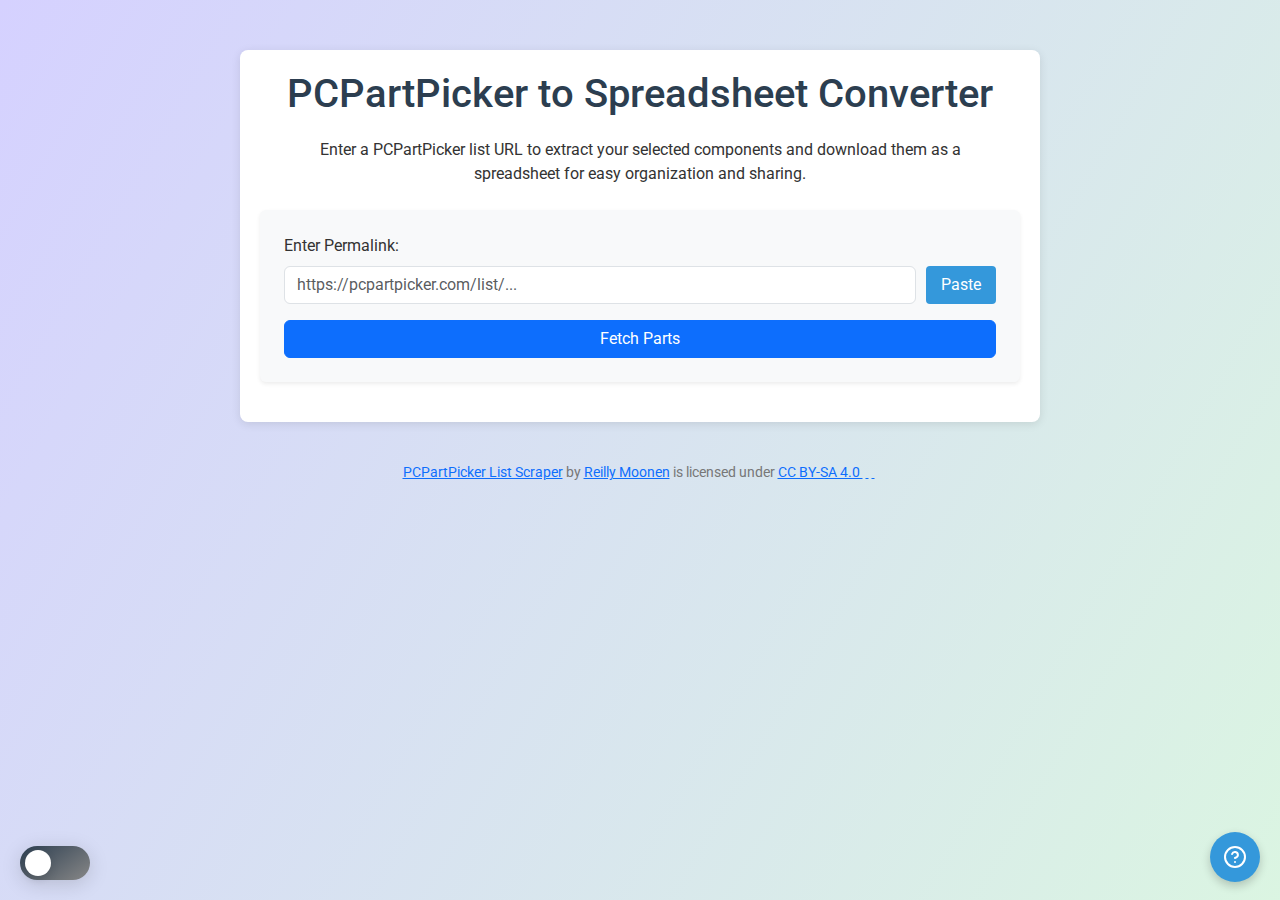
==== templates/index.html @ 27bc0b05 "ppolished iinstructions" ====
<!DOCTYPE html>
<html lang="en">
<head>
    <meta charset="UTF-8">
    <meta name="viewport" content="width=device-width, initial-scale=1.0">
    <title>PC Part Picker Scraper</title>
    <link href="https://fonts.googleapis.com/css2?family=Roboto:wght@400;700&display=swap" rel="stylesheet">
    <link href="https://cdn.jsdelivr.net/npm/bootstrap@5.3.0/dist/css/bootstrap.min.css" rel="stylesheet">
    <link href="../static/css/styles.css" rel="stylesheet">
</head>
<body class="gradient-background">
<div class="dark-mode-toggle" id="darkModeToggle">
    <span></span>
</div>

<div class="container">
    <h1>PCPartPicker to Spreadsheet Converter</h1>
    <h5.8 class="subheading">Enter a PCPartPicker list URL to extract your selected components and download them as a spreadsheet for easy organization and sharing.</h5.8>
    <br>

    <form id="scraperForm" class="p-4 shadow-sm rounded bg-light">
        <div class="mb-3">
            <label for="url" class="form-label">Enter Permalink:</label>
            <div class="input-with-button">
                <input type="text" id="url" name="url" class="form-control" placeholder="https://pcpartpicker.com/list/..." required>
                <button type="button" id="pasteButton" class="secondary-button">Paste</button>
            </div>
        </div>
        <button type="submit" class="btn btn-primary w-100">Fetch Parts</button>
    </form>

    <div id="loading">
        <div class="spinner"></div>
        <p>Loading...</p>
    </div>

    <div class="table-container">
        <table id="partsTable" style="display: none;">
            <thead>
            <tr>
                <th class="number-column"></th>
                <th>Component <button class="sort-btn" data-sort="component">↕</button></th>
                <th>Name <button class="sort-btn" data-sort="name">↕</button></th>
                <th>Price <button class="sort-btn" data-sort="price">↕</button></th>
                <th></th>
            </tr>
            </thead>
            <tbody></tbody>
        </table>
    </div>

    <div id="downloadSection" class="mt-4 p-4 shadow-sm rounded bg-light">
        <div class="mb-3">
            <label for="filename" class="form-label">Enter Filename (without .csv extension):</label>
            <div class="input-with-button">
                <input type="text" id="filename" name="filename" placeholder="optional" class="form-control" required>
                <button type="button" id="datetimeButton" class="secondary-button">Use Date/Time</button>
            </div>
        </div>
        <button type="button" id="downloadButton">Download CSV</button>
    </div>
</div>

<div id="helpmodel" class="help-model">
    <div class="help-model-content">
        <span class="help-close">&times;</span>
        <div class="help-sections">
            <section>
                <h3>1. Finding Your PCPartPicker List URL</h3>
                <p>Go to <a href="https://pcpartpicker.com/" target="_blank">PCPartPicker</a> and create or open your parts list.
                    Click the copy button to copy the shareable URL. Note: the part list will need to be public</p>
                <img src="../static/img/help_copy_link.jpg" alt="copy example" class="help-image">
            </section>
            <section>
                <h3>2. Paste the URL</h3>
                <p>Paste the copied URL into the input field on this page. You can use the "Paste" button for quick access.</p>
            </section>
            <section>
                <h3>3. Fetch Parts</h3>
                <p>Click "Fetch Parts" to retrieve your component list. The parts will be displayed in a table.</p>
            </section>
            <section>
                <h3>4. Customize Your List</h3>
                <ul>
                    <li>Sort columns by clicking the ↕ buttons</li>
                    <li>Drag and drop rows to reorder</li>
                    <li>Delete rows using the × button</li>
                </ul>
            </section>
            <section>
                <h3>5. Download</h3>
                <p>Name your file (optional) or click "Use Date/Time" to use the current date and time and click
                    "Download CSV" to save your parts list. If left blank the file will be called "parts_list"</p>
            </section>
        </div>
    </div>
</div>

<div id="helpButton" class="help-button">
    <svg xmlns="http://www.w3.org/2000/svg" width="24" height="24" viewBox="0 0 24 24" fill="none" stroke="currentColor" stroke-width="2" stroke-linecap="round" stroke-linejoin="round">
        <circle cx="12" cy="12" r="10"></circle>
        <path d="M9.09 9a3 3 0 0 1 5.83 1c0 2-3 3-3 3"></path>
        <line x1="12" y1="17" x2="12.01" y2="17"></line>
    </svg>
</div>

<div class="footer">
    <p xmlns:cc="http://creativecommons.org/ns#" xmlns:dct="http://purl.org/dc/terms/">
        <a property="dct:title" rel="cc:attributionURL" href="https://github.com/reillymoonen/pcpartpicker-spreadsheet-converter">PCPartPicker List Scraper</a> by
        <a rel="cc:attributionURL dct:creator" property="cc:attributionName" href="https://github.com/reillymoonen">Reilly Moonen</a> is licensed under
        <a href="https://creativecommons.org/licenses/by-sa/4.0/?ref=chooser-v1" target="_blank" rel="license noopener noreferrer" style="display:inline-block;">
            CC BY-SA 4.0
            <img style="height:22px!important;margin-left:3px;vertical-align:text-bottom;" src="https://mirrors.creativecommons.org/presskit/icons/cc.svg?ref=chooser-v1" alt="">
            <img style="height:22px!important;margin-left:3px;vertical-align:text-bottom;" src="https://mirrors.creativecommons.org/presskit/icons/by.svg?ref=chooser-v1" alt="">
            <img style="height:22px!important;margin-left:3px;vertical-align:text-bottom;" src="https://mirrors.creativecommons.org/presskit/icons/sa.svg?ref=chooser-v1" alt="">
        </a>
    </p>
</div>

<script src="https://cdn.jsdelivr.net/npm/bootstrap@5.3.0/dist/js/bootstrap.bundle.min.js"></script>
<script src="../static/js/script.js"></script>
</body>
</html>
---- static/css/styles.css ----
/* Gradient Background */
.gradient-background {
    background: linear-gradient(300deg, #dbfffa, #dcfcdc, #d5d1ff);
    background-size: 240% 240%;
    animation: gradient-animation 40s ease infinite;
    min-height: 100vh;
    padding-top: 50px;
}

@keyframes gradient-animation {
    0% { background-position: 0 50%; }
    50% { background-position: 100% 50%; }
    100% { background-position: 0 50%; }
}

/* Dark Mode Styles */
body.dark-mode {
    background: linear-gradient(300deg, #204a47, #304330, #312e66);
    background-size: 180% 180%;
    color: #fff;
}

.bg-dark {
    background: #444444 !important;
}

.dark-mode h1, .dark-mode label {
    color: #fff;
}

.subheading {
    max-width: 700px;
    text-align: center;
    margin: 0 auto; /* Centers the block horizontally */
    display: flex;
    justify-content: center;
    align-items: center;
}

.dark-mode .container {
    background: #333;
    color: #fff;
    box-shadow: 0 2px 10px rgba(0, 0, 0, 0.5);
}

.dark-mode input[type="text"], .dark-mode .form-control {
    background: #333333 !important;
    color: #fff !important;
    border: 1px solid #555 !important;
}

/* Placeholder text color for dark mode */
.dark-mode input::placeholder,
.dark-mode textarea::placeholder,
.dark-mode .form-control::placeholder {
    color: #aaa !important;
    opacity: 1;
}

/* For older browsers */
.dark-mode input::-webkit-input-placeholder,
.dark-mode textarea::-webkit-input-placeholder,
.dark-mode .form-control::-webkit-input-placeholder {
    color: #aaa !important;
}

.dark-mode input::-moz-placeholder,
.dark-mode textarea::-moz-placeholder,
.dark-mode .form-control::-moz-placeholder {
    color: #aaa !important;
}

.dark-mode input:-ms-input-placeholder,
.dark-mode textarea:-ms-input-placeholder,
.dark-mode .form-control:-ms-input-placeholder {
    color: #aaa !important;
}

.dark-mode button, .dark-mode .btn-primary {
    background-color: #3498db;
    color: white !important;
    border: 1px solid #555;
}

.dark-mode button:hover, .dark-mode .btn-primary:hover {
    background-color: #2980b9 !important;
}

.dark-mode #downloadButton {
    background-color: #27ae60 !important;
    color: white !important;
}

.dark-mode #downloadButton:hover {
    background-color: #219a52 !important;
}

.dark-mode .footer {
    color: #bbb;
}

.dark-mode .footer a {
    color: #35dbf3;
}

.dark-mode th {
    background-color: #333 !important;
    color: #fff !important;
}

.dark-mode .bg-light {
    background-color: #444 !important;
    color: #fff !important;
}

/* Base styles */
body {
    font-family: 'Roboto', sans-serif;
    color: #333;
    margin: 0;
}

.container {
    max-width: 800px;
    margin: 0 auto;
    background: #fff;
    padding: 20px;
    border-radius: 8px;
    box-shadow: 0 2px 10px rgba(0, 0, 0, 0.1);
}

h1 {
    text-align: center;
    color: #2c3e50;
    margin-bottom: 20px;
}

.table-container {
    margin-top: 20px;
    overflow-x: auto;
}

table {
    width: 100%;
    border-collapse: collapse;
    margin-top: 20px;
}

th, td {
    padding: 12px;
    text-align: left;
    border-bottom: 1px solid #ddd;
}

th {
    background-color: #f8f9fa;
    font-weight: bold;
    padding: 12px 8px;
    position: relative;
}

/* Sort button styles */
.sort-btn {
    background: none !important;
    color: inherit !important;
    font-size: 14px;
    cursor: pointer;
    padding: 0 0 0 5px !important;
    vertical-align: middle;
    transition: transform 0.2s;
    border: 0 !important;
}

.sort-btn:hover {
    transform: scale(1.2);
    color: #3498db !important;
}

.sort-btn.active-sort {
    color: #3498db !important;
    transform: scale(1.2);
}

.dark-mode .sort-btn:hover,
.dark-mode .sort-btn.active-sort {
    color: #5dade2 !important;
}

/* Number column styling */
.number-column {
    width: 60px;
    text-align: center;
}

#downloadSection {
    display: none;
    margin-top: 20px;
}

.input-with-button {
    display: flex;
    gap: 10px;
}

.delete-btn {
    background-color: #ff4d4d !important; /* Red background */
    color: white !important; /* White text */
    border: none !important; /* Remove border */
    width: 24px; /* Adjust size as needed */
    height: 24px;
    border-radius: 50%; /* Make it a circle */
    display: flex;
    align-items: center;
    justify-content: center;
    font-size: 25px; /* Adjust font size as needed */
    line-height: 1; /* Ensure the X is centered */
    padding: 0 !important; /* Remove padding */
    transition: background-color 0.1s ease-in-out; /* Smooth transition for hover effect */
}

.delete-btn:hover {
    background-color: #6e0000 !important; /* Darker red on hover */
}

.dark-mode .delete-btn {
    background-color: #ff4d4d !important;
}

.dark-mode .delete-btn:hover {
    background-color: #6e0000 !important;
}

.secondary-button {
    background-color: #3498db;
    color: white;
    border: none;
    border-radius: 4px;
    cursor: pointer;
    padding: 0 15px;
    white-space: nowrap;
}

.secondary-button:hover {
    background-color: #2980b9;
}

#downloadButton {
    background-color: #27ae60;
    color: white;
    padding: 10px 15px;
    border: none;
    border-radius: 4px;
    cursor: pointer;
    width: 100%;
    margin-top: 10px;
}

#downloadButton:hover {
    background-color: #219a52;
}

#loading {
    display: none;
    text-align: center;
    margin: 20px 0;
}

.spinner {
    border: 4px solid #f3f3f3;
    border-top: 4px solid #3498db;
    border-radius: 50%;
    width: 40px;
    height: 40px;
    animation: spin 1s linear infinite;
    margin: 0 auto;
}

.dark-mode .spinner {
    border: 4px solid #444;
    border-top: 4px solid #3498db;
}

@keyframes spin {
    0% { transform: rotate(0deg); }
    100% { transform: rotate(360deg); }
}

td {
    white-space: nowrap;
    overflow: hidden;
    text-overflow: ellipsis;
    max-width: 200px; /* Adjust the max width as needed */
}

/* Dark mode toggle */
.dark-mode-toggle {
    position: fixed;
    bottom: 20px;
    left: 20px;
    width: 70px;
    height: 34px;
    background: linear-gradient(145deg, #2c3e50, #878787);
    border-radius: 35px;
    cursor: pointer;
    box-shadow: 0 4px 20px rgba(0, 0, 0, 0.15);
    display: flex;
    justify-content: space-between;
    align-items: center;
    padding: 5px;
    transition: background 0.3s ease, transform 0.3s ease;
    transform: scale(1);
    z-index: 1000;
}

.dark-mode-toggle:hover {
    transform: scale(1.05);
}

.dark-mode-toggle span {
    width: 26px;
    height: 26px;
    background-color: white;
    border-radius: 50%;
    transition: left 0.3s ease, transform 0.3s ease;
    box-shadow: 0 4px 10px rgba(0, 0, 0, 0.1);
    position: absolute;
    top: 50%;
    transform: translateY(-50%);
    left: 5px;
}

.dark-mode-toggle.dark span {
    left: calc(100% - 31px);
}

.dark-mode-toggle.dark {
    background: linear-gradient(145deg, #d9d9d9, #878787);
}

.footer {
    text-align: center;
    margin-top: 20px;
    font-size: 0.9em;
    color: #777;
    padding: 20px;
}

/* Total cost row styling */
.total-row {
    font-weight: bold;
    background-color: #f8f9fa;
}

.dark-mode .total-row {
    background-color: #444;
}

.dark-mode td {
    border-bottom: 1px solid #555;
}

/* Row hover effect */
#partsTable tbody tr:not(.total-row) {
    transition: background-color 0.3s ease, color 0.3s ease;
}

#partsTable tbody tr:not(.total-row):hover {
    background-color: #e1e1e1;
    color: #000000;
}

/* Dark mode hover effect */
.dark-mode #partsTable tbody tr:not(.total-row):hover {
    background-color: #424242;
    color: #ffffff;
}

/* Drag and Drop Styles */
.draggable-row {
    cursor: grab;
    transition: background-color 0.3s, opacity 0.3s;
}

.drag-over {
    background-color: rgba(52, 152, 219, 0.3) !important;
    border-top: 2px solid #3498db !important;
}

.dark-mode .drag-over {
    background-color: rgba(52, 152, 219, 0.3) !important;
    border-top: 2px solid #3498db !important;
}

/* Optional: Add a grab cursor */
.draggable-row td:first-child {
    cursor: grab;
}

.draggable-row td:first-child:active {
    cursor: grabbing;
}

.help-model {
    display: none !important; /* Ensure it's always hidden by default */
    position: fixed;
    z-index: 2000;
    left: 0;
    top: 0;
    width: 100%;
    height: 100%;
    overflow: auto;
    background-color: rgba(0,0,0,0.4);
    backdrop-filter: blur(5px);

    /* Ensure it covers the entire viewport */
    position: fixed;
    display: flex !important;
    justify-content: center;
    align-items: center;
    opacity: 0; /* Start fully transparent */
    pointer-events: none; /* Prevent interactions when hidden */
    transition: opacity 0.3s ease; /* Smooth transition */
    padding: 20px;
    box-sizing: border-box;
}

.help-model.show {
    opacity: 1;
    pointer-events: auto;
}

/* Help section image styling */
.help-sections img {
    max-width: 100%;
    height: auto;
    display: block;
    margin: 10px 0;
    border-radius: 5px;
    box-shadow: 0 2px 5px rgba(0, 0, 0, 0.1);
}

.dark-mode .help-sections img {
    box-shadow: 0 2px 5px rgba(255, 255, 255, 0.1);
}

.help-model-content {
    background-color: #fefefe;
    margin: 0; /* Remove margin */
    padding: 20px;
    border-radius: 10px;
    width: 100%; /* Full width */
    max-width: 600px; /* Maintain max-width */
    max-height: 70vh;
    overflow-y: auto;
    box-shadow: 0 4px 20px rgba(0,0,0,0.2);
    position: relative; /* Ensure proper positioning */
}

/* Responsive adjustments */
@media (max-width: 768px) {
    .help-model-content {
        width: 90%; /* Slightly less width on smaller screens */
        margin: 0 auto; /* Center the content */
        max-height: 80vh; /* Slightly more height on mobile */
    }
}

.dark-mode .help-model-content {
    background-color: #333;
    color: white;
}

.help-close {
    color: #aaa;
    float: right;
    font-size: 28px;
    font-weight: bold;
    cursor: pointer;
}

.help-close:hover {
    color: #3498db;
}

.dark-mode .help-close {
    color: #ddd;
}

.dark-mode .help-close:hover {
    color: #5dade2;
}

.help-sections section {
    margin-bottom: 20px;
    padding: 10px;
    background-color: #f9f9f9;
    border-radius: 5px;
}

.dark-mode .help-sections section {
    background-color: #444;
}

.help-sections h3 {
    color: #2c3e50;
    border-bottom: 2px solid #3498db;
    padding-bottom: 5px;
}

.dark-mode .help-sections h3 {
    color: #ecf0f1;
    border-bottom: 2px solid #5dade2;
}

.help-sections ul {
    padding-left: 20px;
}

.help-model {
    overflow: hidden !important;
}

.body {
    overflow: hidden;
}

/* Help Button */
.help-button {
    position: fixed;
    bottom: 18px;
    right: 20px;
    width: 50px;
    height: 50px;
    background-color: #3498db;
    color: white;
    border-radius: 50%;
    display: flex;
    justify-content: center;
    align-items: center;
    box-shadow: 0 4px 10px rgba(0, 0, 0, 0.2);
    cursor: pointer;
    transition: transform 0.2s, background-color 0.2s;
    z-index: 1000;
}

.help-button:hover {
    transform: scale(1.1);
    background-color: #2980b9;
}

.dark-mode .help-button {
    background-color: #5dade2;
    color: white;
}

.dark-mode .help-button:hover {
    background-color: #3498db;
}
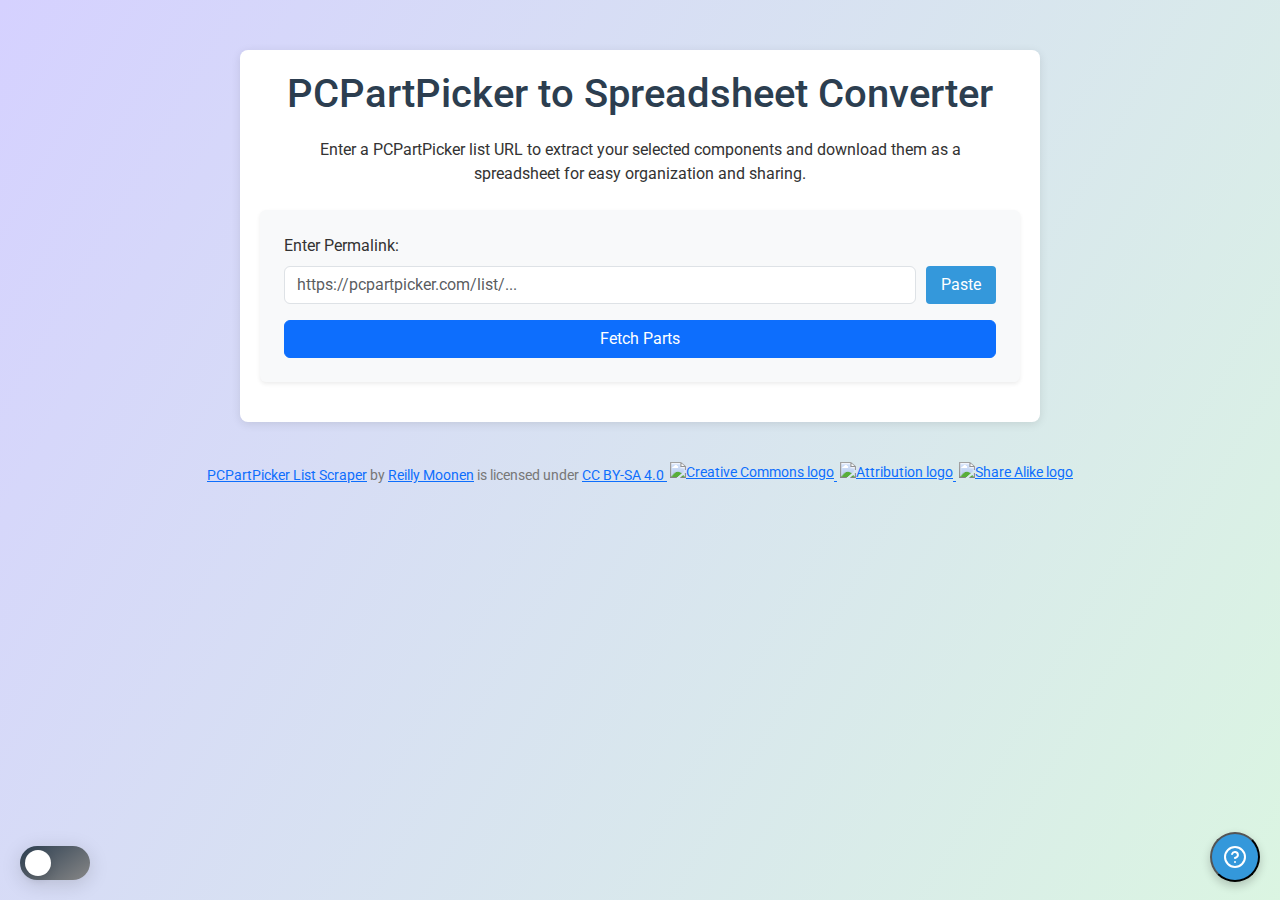
==== commit 8c4b35f0: "added aria labels" ====
--- a/templates/index.html
+++ b/templates/index.html
@@ -4,91 +4,102 @@
     <meta charset="UTF-8">
     <meta name="viewport" content="width=device-width, initial-scale=1.0">
     <title>PC Part Picker Scraper</title>
+    <link rel="icon" type="image/svg+xml" href="../static/img/icon.svg">
     <link href="https://fonts.googleapis.com/css2?family=Roboto:wght@400;700&display=swap" rel="stylesheet">
     <link href="https://cdn.jsdelivr.net/npm/bootstrap@5.3.0/dist/css/bootstrap.min.css" rel="stylesheet">
     <link href="../static/css/styles.css" rel="stylesheet">
 </head>
 <body class="gradient-background">
-<div class="dark-mode-toggle" id="darkModeToggle">
+<div class="dark-mode-toggle" id="darkModeToggle" aria-label="Toggle dark mode" role="button" tabindex="0" aria-pressed="false">
     <span></span>
 </div>
 
 <div class="container">
-    <h1>PCPartPicker to Spreadsheet Converter</h1>
-    <h5.8 class="subheading">Enter a PCPartPicker list URL to extract your selected components and download them as a spreadsheet for easy organization and sharing.</h5.8>
+    <h1 id="main-heading">PCPartPicker to Spreadsheet Converter</h1>
+    <div class="subheading" aria-describedby="main-heading">
+        Enter a PCPartPicker list URL to extract your selected components and download them as a spreadsheet for easy organization and sharing.
+    </div>
     <br>
 
-    <form id="scraperForm" class="p-4 shadow-sm rounded bg-light">
+    <form id="scraperForm" class="p-4 shadow-sm rounded bg-light" aria-label="PC Part Picker URL submission form">
         <div class="mb-3">
             <label for="url" class="form-label">Enter Permalink:</label>
             <div class="input-with-button">
-                <input type="text" id="url" name="url" class="form-control" placeholder="https://pcpartpicker.com/list/..." required>
-                <button type="button" id="pasteButton" class="secondary-button">Paste</button>
+                <input type="text" id="url" name="url" class="form-control"
+                       placeholder="https://pcpartpicker.com/list/..." required
+                       aria-label="Paste your PC Part Picker list URL here"
+                       aria-required="true">
+                <button type="button" id="pasteButton" class="secondary-button"
+                        aria-label="Paste from clipboard">Paste</button>
             </div>
         </div>
-        <button type="submit" class="btn btn-primary w-100">Fetch Parts</button>
+        <button type="submit" class="btn btn-primary w-100"
+                aria-label="Fetch parts from the provided URL">Fetch Parts</button>
     </form>
 
-    <div id="loading">
-        <div class="spinner"></div>
+    <div id="loading" aria-live="polite" aria-busy="true" hidden>
+        <div class="spinner" aria-hidden="true"></div>
         <p>Loading...</p>
     </div>
 
     <div class="table-container">
-        <table id="partsTable" style="display: none;">
+        <table id="partsTable" aria-label="List of PC parts" hidden>
             <thead>
             <tr>
-                <th class="number-column"></th>
-                <th>Component <button class="sort-btn" data-sort="component">↕</button></th>
-                <th>Name <button class="sort-btn" data-sort="name">↕</button></th>
-                <th>Price <button class="sort-btn" data-sort="price">↕</button></th>
-                <th></th>
+                <th class="number-column" scope="col" aria-sort="none">#</th>
+                <th scope="col" aria-sort="none">Component <button class="sort-btn" data-sort="component" aria-label="Sort by component">↕</button></th>
+                <th scope="col" aria-sort="none">Name <button class="sort-btn" data-sort="name" aria-label="Sort by name">↕</button></th>
+                <th scope="col" aria-sort="none">Price <button class="sort-btn" data-sort="price" aria-label="Sort by price">↕</button></th>
+                <th scope="col">Actions</th>
             </tr>
             </thead>
             <tbody></tbody>
         </table>
     </div>
 
-    <div id="downloadSection" class="mt-4 p-4 shadow-sm rounded bg-light">
+    <div id="downloadSection" class="mt-4 p-4 shadow-sm rounded bg-light" aria-label="Download options" hidden>
         <div class="mb-3">
             <label for="filename" class="form-label">Enter Filename (without .csv extension):</label>
             <div class="input-with-button">
-                <input type="text" id="filename" name="filename" placeholder="optional" class="form-control" required>
-                <button type="button" id="datetimeButton" class="secondary-button">Use Date/Time</button>
+                <input type="text" id="filename" name="filename" placeholder="optional" class="form-control"
+                       aria-label="Enter filename for download">
+                <button type="button" id="datetimeButton" class="secondary-button"
+                        aria-label="Use current date and time as filename">Use Date/Time</button>
             </div>
         </div>
-        <button type="button" id="downloadButton">Download CSV</button>
+        <button type="button" id="downloadButton" aria-label="Download parts list as CSV">Download CSV</button>
     </div>
 </div>
 
-<div id="helpmodel" class="help-model">
+<div id="helpModel" class="help-model" role="dialog" aria-modal="true" aria-labelledby="helpModelTitle" hidden>
     <div class="help-model-content">
-        <span class="help-close">&times;</span>
+        <button type="button" class="help-close" aria-label="Close help dialog">&times;</button>
+        <h2 id="helpModelTitle">Help Guide</h2>
         <div class="help-sections">
-            <section>
-                <h3>1. Finding Your PCPartPicker List URL</h3>
-                <p>Go to <a href="https://pcpartpicker.com/" target="_blank">PCPartPicker</a> and create or open your parts list.
+            <section aria-labelledby="section1-heading">
+                <h3 id="section1-heading">1. Finding Your PCPartPicker List URL</h3>
+                <p>Go to <a href="https://pcpartpicker.com/" target="_blank" rel="noopener noreferrer">PCPartPicker</a> and create or open your parts list.
                     Click the copy button to copy the shareable URL. Note: the part list will need to be public</p>
-                <img src="../static/img/help_copy_link.jpg" alt="copy example" class="help-image">
+                <img src="../static/img/help_copy_link.jpg" alt="Copy link example showing the copy button on PCPartPicker" class="help-image">
             </section>
-            <section>
-                <h3>2. Paste the URL</h3>
+            <section aria-labelledby="section2-heading">
+                <h3 id="section2-heading">2. Paste the URL</h3>
                 <p>Paste the copied URL into the input field on this page. You can use the "Paste" button for quick access.</p>
             </section>
-            <section>
-                <h3>3. Fetch Parts</h3>
+            <section aria-labelledby="section3-heading">
+                <h3 id="section3-heading">3. Fetch Parts</h3>
                 <p>Click "Fetch Parts" to retrieve your component list. The parts will be displayed in a table.</p>
             </section>
-            <section>
-                <h3>4. Customize Your List</h3>
+            <section aria-labelledby="section4-heading">
+                <h3 id="section4-heading">4. Customize Your List</h3>
                 <ul>
                     <li>Sort columns by clicking the ↕ buttons</li>
                     <li>Drag and drop rows to reorder</li>
                     <li>Delete rows using the × button</li>
                 </ul>
             </section>
-            <section>
-                <h3>5. Download</h3>
+            <section aria-labelledby="section5-heading">
+                <h3 id="section5-heading">5. Download</h3>
                 <p>Name your file (optional) or click "Use Date/Time" to use the current date and time and click
                     "Download CSV" to save your parts list. If left blank the file will be called "parts_list"</p>
             </section>
@@ -96,13 +107,13 @@
     </div>
 </div>
 
-<div id="helpButton" class="help-button">
-    <svg xmlns="http://www.w3.org/2000/svg" width="24" height="24" viewBox="0 0 24 24" fill="none" stroke="currentColor" stroke-width="2" stroke-linecap="round" stroke-linejoin="round">
+<button id="helpButton" class="help-button" aria-label="Open help guide" aria-expanded="false" aria-controls="helpModel">
+    <svg xmlns="http://www.w3.org/2000/svg" width="24" height="24" viewBox="0 0 24 24" fill="none" stroke="currentColor" stroke-width="2" stroke-linecap="round" stroke-linejoin="round" aria-hidden="true">
         <circle cx="12" cy="12" r="10"></circle>
         <path d="M9.09 9a3 3 0 0 1 5.83 1c0 2-3 3-3 3"></path>
         <line x1="12" y1="17" x2="12.01" y2="17"></line>
     </svg>
-</div>
+</button>
 
 <div class="footer">
     <p xmlns:cc="http://creativecommons.org/ns#" xmlns:dct="http://purl.org/dc/terms/">
@@ -110,9 +121,9 @@
         <a rel="cc:attributionURL dct:creator" property="cc:attributionName" href="https://github.com/reillymoonen">Reilly Moonen</a> is licensed under
         <a href="https://creativecommons.org/licenses/by-sa/4.0/?ref=chooser-v1" target="_blank" rel="license noopener noreferrer" style="display:inline-block;">
             CC BY-SA 4.0
-            <img style="height:22px!important;margin-left:3px;vertical-align:text-bottom;" src="https://mirrors.creativecommons.org/presskit/icons/cc.svg?ref=chooser-v1" alt="">
-            <img style="height:22px!important;margin-left:3px;vertical-align:text-bottom;" src="https://mirrors.creativecommons.org/presskit/icons/by.svg?ref=chooser-v1" alt="">
-            <img style="height:22px!important;margin-left:3px;vertical-align:text-bottom;" src="https://mirrors.creativecommons.org/presskit/icons/sa.svg?ref=chooser-v1" alt="">
+            <img style="height:22px!important;margin-left:3px;vertical-align:text-bottom;" src="https://mirrors.creativecommons.org/presskit/icons/cc.svg?ref=chooser-v1" alt="Creative Commons logo">
+            <img style="height:22px!important;margin-left:3px;vertical-align:text-bottom;" src="https://mirrors.creativecommons.org/presskit/icons/by.svg?ref=chooser-v1" alt="Attribution logo">
+            <img style="height:22px!important;margin-left:3px;vertical-align:text-bottom;" src="https://mirrors.creativecommons.org/presskit/icons/sa.svg?ref=chooser-v1" alt="Share Alike logo">
         </a>
     </p>
 </div>
--- a/static/css/styles.css
+++ b/static/css/styles.css
@@ -120,6 +120,26 @@
     margin: 0;
 }
 
+/* Add this to your existing styles.css */
+.help-sections a {
+    color: #2c3e50; /* Same as footer links in light mode */
+    text-decoration: none;
+    transition: color 0.3s ease;
+}
+
+.help-sections a:hover {
+    color: #3498db; /* Same hover color as footer links */
+    text-decoration: underline;
+}
+
+.dark-mode .help-sections a {
+    color: #35dbf3; /* Same as footer links in dark mode */
+}
+
+.dark-mode .help-sections a:hover {
+    color: #5dade2; /* Same hover color as footer links in dark mode */
+}
+
 .container {
     max-width: 800px;
     margin: 0 auto;
@@ -162,7 +182,7 @@
 /* Sort button styles */
 .sort-btn {
     background: none !important;
-    color: inherit !important;
+    color: inherit !important; /* Explicitly inherit text color */
     font-size: 14px;
     cursor: pointer;
     padding: 0 0 0 5px !important;
@@ -173,18 +193,23 @@
 
 .sort-btn:hover {
     transform: scale(1.2);
-    color: #3498db !important;
+    color: inherit !important; /* Force no color change on hover */
+    background: none !important; /* Ensure no background appears */
 }
 
 .sort-btn.active-sort {
-    color: #3498db !important;
     transform: scale(1.2);
-}
-
+    color: inherit !important; /* Or use your preferred active color */
+}
+
+/* Dark mode overrides */
+.dark-mode .sort-btn,
 .dark-mode .sort-btn:hover,
 .dark-mode .sort-btn.active-sort {
-    color: #5dade2 !important;
-}
+    color: inherit !important;
+    background: none !important;
+}
+
 
 /* Number column styling */
 .number-column {
@@ -449,8 +474,8 @@
     padding: 20px;
     border-radius: 10px;
     width: 100%; /* Full width */
-    max-width: 600px; /* Maintain max-width */
-    max-height: 70vh;
+    max-width: 800px; /* Maintain max-width */
+    max-height: 90vh;
     overflow-y: auto;
     box-shadow: 0 4px 20px rgba(0,0,0,0.2);
     position: relative; /* Ensure proper positioning */
@@ -470,24 +495,85 @@
     color: white;
 }
 
+/* Fullscreen image styles */
+.fullscreen-image {
+    position: fixed;
+    top: 0;
+    left: 0;
+    width: 100%;
+    height: 100%;
+    background-color: rgba(0, 0, 0, 0.9);
+    display: flex;
+    justify-content: center;
+    align-items: center;
+    z-index: 3000;
+    cursor: zoom-out;
+}
+
+.fullscreen-image img {
+    max-width: 90%;
+    max-height: 90%;
+    object-fit: contain;
+}
+
+.dark-mode .fullscreen-image {
+    background-color: rgba(20, 20, 20, 0);
+    backdrop-filter: blur(5px);
+}
+
+.help-sections img {
+    cursor: zoom-in;
+    transition: transform 0.2s ease;
+}
+
+.help-sections img:hover {
+    transform: scale(1.02);
+    box-shadow: 0 4px 15px rgba(0, 0, 0, 0.2);
+}
+
+.dark-mode .help-sections img:hover {
+    box-shadow: 0 4px 15px rgba(255, 255, 255, 0.1);
+}
+
+/* Replace the existing .help-close styles with these */
 .help-close {
-    color: #aaa;
-    float: right;
-    font-size: 28px;
-    font-weight: bold;
+    position: absolute;
+    top: 15px;
+    right: 15px;
+    width: 32px;
+    height: 32px;
+    background-color: transparent;
+    color: #777;
+    border-radius: 50%;
+    display: flex;
+    justify-content: center;
+    align-items: center;
     cursor: pointer;
+    transition: all 0.2s ease;
+    font-size: 24px;
+    font-weight: 300;
+    border: none;
+    z-index: 1;
 }
 
 .help-close:hover {
-    color: #3498db;
+    transform: scale(1.1);
+    color: #e74c3c;
+    background-color: rgba(231, 76, 60, 0.1);
 }
 
 .dark-mode .help-close {
-    color: #ddd;
+    color: #bbb;
 }
 
 .dark-mode .help-close:hover {
-    color: #5dade2;
+    color: #ff6b6b;
+    background-color: rgba(255, 107, 107, 0.1);
+}
+
+/* Add this to ensure the close button stays on top of content */
+.help-model-content {
+    position: relative;
 }
 
 .help-sections section {
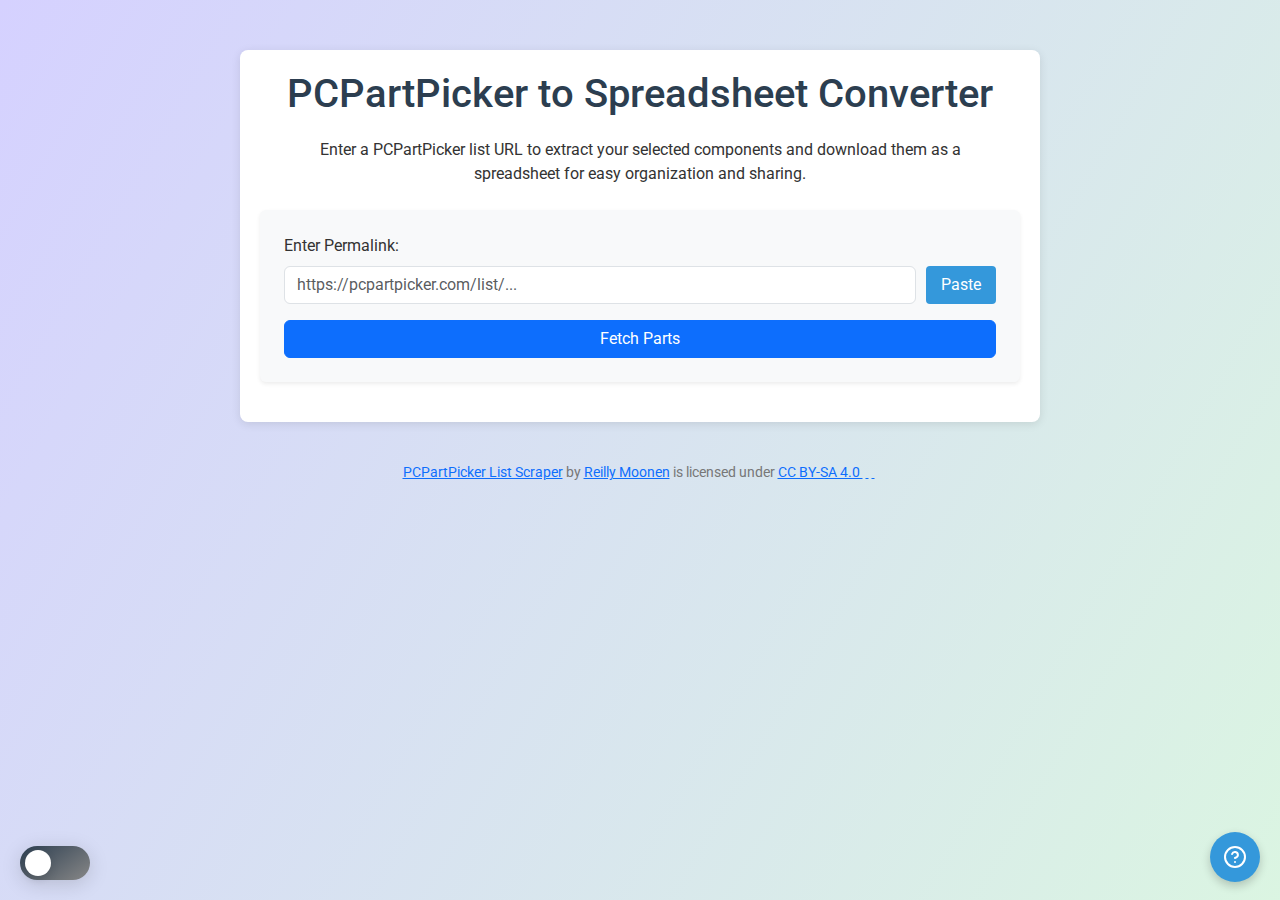
==== commit 638c06b1: "Revert "added aria labels"" ====
--- a/templates/index.html
+++ b/templates/index.html
@@ -4,102 +4,92 @@
     <meta charset="UTF-8">
     <meta name="viewport" content="width=device-width, initial-scale=1.0">
     <title>PC Part Picker Scraper</title>
-    <link rel="icon" type="image/svg+xml" href="../static/img/icon.svg">
+    <link rel="icon" type="text/x-icon" href="../static/img/icon.svg"> <!-- https://www.flaticon.com/authors/yogi-aprelliyanto -->
     <link href="https://fonts.googleapis.com/css2?family=Roboto:wght@400;700&display=swap" rel="stylesheet">
     <link href="https://cdn.jsdelivr.net/npm/bootstrap@5.3.0/dist/css/bootstrap.min.css" rel="stylesheet">
     <link href="../static/css/styles.css" rel="stylesheet">
 </head>
 <body class="gradient-background">
-<div class="dark-mode-toggle" id="darkModeToggle" aria-label="Toggle dark mode" role="button" tabindex="0" aria-pressed="false">
+<div class="dark-mode-toggle" id="darkModeToggle">
     <span></span>
 </div>
 
 <div class="container">
-    <h1 id="main-heading">PCPartPicker to Spreadsheet Converter</h1>
-    <div class="subheading" aria-describedby="main-heading">
-        Enter a PCPartPicker list URL to extract your selected components and download them as a spreadsheet for easy organization and sharing.
-    </div>
+    <h1>PCPartPicker to Spreadsheet Converter</h1>
+    <h5.8 class="subheading">Enter a PCPartPicker list URL to extract your selected components and download them as a spreadsheet for easy organization and sharing.</h5.8>
     <br>
 
-    <form id="scraperForm" class="p-4 shadow-sm rounded bg-light" aria-label="PC Part Picker URL submission form">
+    <form id="scraperForm" class="p-4 shadow-sm rounded bg-light">
         <div class="mb-3">
             <label for="url" class="form-label">Enter Permalink:</label>
             <div class="input-with-button">
-                <input type="text" id="url" name="url" class="form-control"
-                       placeholder="https://pcpartpicker.com/list/..." required
-                       aria-label="Paste your PC Part Picker list URL here"
-                       aria-required="true">
-                <button type="button" id="pasteButton" class="secondary-button"
-                        aria-label="Paste from clipboard">Paste</button>
+                <input type="text" id="url" name="url" class="form-control" placeholder="https://pcpartpicker.com/list/..." required>
+                <button type="button" id="pasteButton" class="secondary-button">Paste</button>
             </div>
         </div>
-        <button type="submit" class="btn btn-primary w-100"
-                aria-label="Fetch parts from the provided URL">Fetch Parts</button>
+        <button type="submit" class="btn btn-primary w-100">Fetch Parts</button>
     </form>
 
-    <div id="loading" aria-live="polite" aria-busy="true" hidden>
-        <div class="spinner" aria-hidden="true"></div>
+    <div id="loading">
+        <div class="spinner"></div>
         <p>Loading...</p>
     </div>
 
     <div class="table-container">
-        <table id="partsTable" aria-label="List of PC parts" hidden>
+        <table id="partsTable" style="display: none;">
             <thead>
             <tr>
-                <th class="number-column" scope="col" aria-sort="none">#</th>
-                <th scope="col" aria-sort="none">Component <button class="sort-btn" data-sort="component" aria-label="Sort by component">↕</button></th>
-                <th scope="col" aria-sort="none">Name <button class="sort-btn" data-sort="name" aria-label="Sort by name">↕</button></th>
-                <th scope="col" aria-sort="none">Price <button class="sort-btn" data-sort="price" aria-label="Sort by price">↕</button></th>
-                <th scope="col">Actions</th>
+                <th class="number-column"></th>
+                <th>Component <button class="sort-btn" data-sort="component">↕</button></th>
+                <th>Name <button class="sort-btn" data-sort="name">↕</button></th>
+                <th>Price <button class="sort-btn" data-sort="price">↕</button></th>
+                <th></th>
             </tr>
             </thead>
             <tbody></tbody>
         </table>
     </div>
 
-    <div id="downloadSection" class="mt-4 p-4 shadow-sm rounded bg-light" aria-label="Download options" hidden>
+    <div id="downloadSection" class="mt-4 p-4 shadow-sm rounded bg-light">
         <div class="mb-3">
             <label for="filename" class="form-label">Enter Filename (without .csv extension):</label>
             <div class="input-with-button">
-                <input type="text" id="filename" name="filename" placeholder="optional" class="form-control"
-                       aria-label="Enter filename for download">
-                <button type="button" id="datetimeButton" class="secondary-button"
-                        aria-label="Use current date and time as filename">Use Date/Time</button>
+                <input type="text" id="filename" name="filename" placeholder="optional" class="form-control" required>
+                <button type="button" id="datetimeButton" class="secondary-button">Use Date/Time</button>
             </div>
         </div>
-        <button type="button" id="downloadButton" aria-label="Download parts list as CSV">Download CSV</button>
+        <button type="button" id="downloadButton">Download CSV</button>
     </div>
 </div>
 
-<div id="helpModel" class="help-model" role="dialog" aria-modal="true" aria-labelledby="helpModelTitle" hidden>
+<div id="helpmodel" class="help-model">
     <div class="help-model-content">
-        <button type="button" class="help-close" aria-label="Close help dialog">&times;</button>
-        <h2 id="helpModelTitle">Help Guide</h2>
+        <span class="help-close">&times;</span>
         <div class="help-sections">
-            <section aria-labelledby="section1-heading">
-                <h3 id="section1-heading">1. Finding Your PCPartPicker List URL</h3>
-                <p>Go to <a href="https://pcpartpicker.com/" target="_blank" rel="noopener noreferrer">PCPartPicker</a> and create or open your parts list.
+            <section>
+                <h3>1. Finding Your PCPartPicker List URL</h3>
+                <p>Go to <a href="https://pcpartpicker.com/" target="_blank">PCPartPicker</a> and create or open your parts list.
                     Click the copy button to copy the shareable URL. Note: the part list will need to be public</p>
-                <img src="../static/img/help_copy_link.jpg" alt="Copy link example showing the copy button on PCPartPicker" class="help-image">
+                <img src="../static/img/help_copy_link.jpg" alt="copy example" class="help-image">
             </section>
-            <section aria-labelledby="section2-heading">
-                <h3 id="section2-heading">2. Paste the URL</h3>
+            <section>
+                <h3>2. Paste the URL</h3>
                 <p>Paste the copied URL into the input field on this page. You can use the "Paste" button for quick access.</p>
             </section>
-            <section aria-labelledby="section3-heading">
-                <h3 id="section3-heading">3. Fetch Parts</h3>
+            <section>
+                <h3>3. Fetch Parts</h3>
                 <p>Click "Fetch Parts" to retrieve your component list. The parts will be displayed in a table.</p>
             </section>
-            <section aria-labelledby="section4-heading">
-                <h3 id="section4-heading">4. Customize Your List</h3>
+            <section>
+                <h3>4. Customize Your List</h3>
                 <ul>
                     <li>Sort columns by clicking the ↕ buttons</li>
                     <li>Drag and drop rows to reorder</li>
                     <li>Delete rows using the × button</li>
                 </ul>
             </section>
-            <section aria-labelledby="section5-heading">
-                <h3 id="section5-heading">5. Download</h3>
+            <section>
+                <h3>5. Download</h3>
                 <p>Name your file (optional) or click "Use Date/Time" to use the current date and time and click
                     "Download CSV" to save your parts list. If left blank the file will be called "parts_list"</p>
             </section>
@@ -107,13 +97,13 @@
     </div>
 </div>
 
-<button id="helpButton" class="help-button" aria-label="Open help guide" aria-expanded="false" aria-controls="helpModel">
-    <svg xmlns="http://www.w3.org/2000/svg" width="24" height="24" viewBox="0 0 24 24" fill="none" stroke="currentColor" stroke-width="2" stroke-linecap="round" stroke-linejoin="round" aria-hidden="true">
+<div id="helpButton" class="help-button">
+    <svg xmlns="http://www.w3.org/2000/svg" width="24" height="24" viewBox="0 0 24 24" fill="none" stroke="currentColor" stroke-width="2" stroke-linecap="round" stroke-linejoin="round">
         <circle cx="12" cy="12" r="10"></circle>
         <path d="M9.09 9a3 3 0 0 1 5.83 1c0 2-3 3-3 3"></path>
         <line x1="12" y1="17" x2="12.01" y2="17"></line>
     </svg>
-</button>
+</div>
 
 <div class="footer">
     <p xmlns:cc="http://creativecommons.org/ns#" xmlns:dct="http://purl.org/dc/terms/">
@@ -121,9 +111,9 @@
         <a rel="cc:attributionURL dct:creator" property="cc:attributionName" href="https://github.com/reillymoonen">Reilly Moonen</a> is licensed under
         <a href="https://creativecommons.org/licenses/by-sa/4.0/?ref=chooser-v1" target="_blank" rel="license noopener noreferrer" style="display:inline-block;">
             CC BY-SA 4.0
-            <img style="height:22px!important;margin-left:3px;vertical-align:text-bottom;" src="https://mirrors.creativecommons.org/presskit/icons/cc.svg?ref=chooser-v1" alt="Creative Commons logo">
-            <img style="height:22px!important;margin-left:3px;vertical-align:text-bottom;" src="https://mirrors.creativecommons.org/presskit/icons/by.svg?ref=chooser-v1" alt="Attribution logo">
-            <img style="height:22px!important;margin-left:3px;vertical-align:text-bottom;" src="https://mirrors.creativecommons.org/presskit/icons/sa.svg?ref=chooser-v1" alt="Share Alike logo">
+            <img style="height:22px!important;margin-left:3px;vertical-align:text-bottom;" src="https://mirrors.creativecommons.org/presskit/icons/cc.svg?ref=chooser-v1" alt="">
+            <img style="height:22px!important;margin-left:3px;vertical-align:text-bottom;" src="https://mirrors.creativecommons.org/presskit/icons/by.svg?ref=chooser-v1" alt="">
+            <img style="height:22px!important;margin-left:3px;vertical-align:text-bottom;" src="https://mirrors.creativecommons.org/presskit/icons/sa.svg?ref=chooser-v1" alt="">
         </a>
     </p>
 </div>
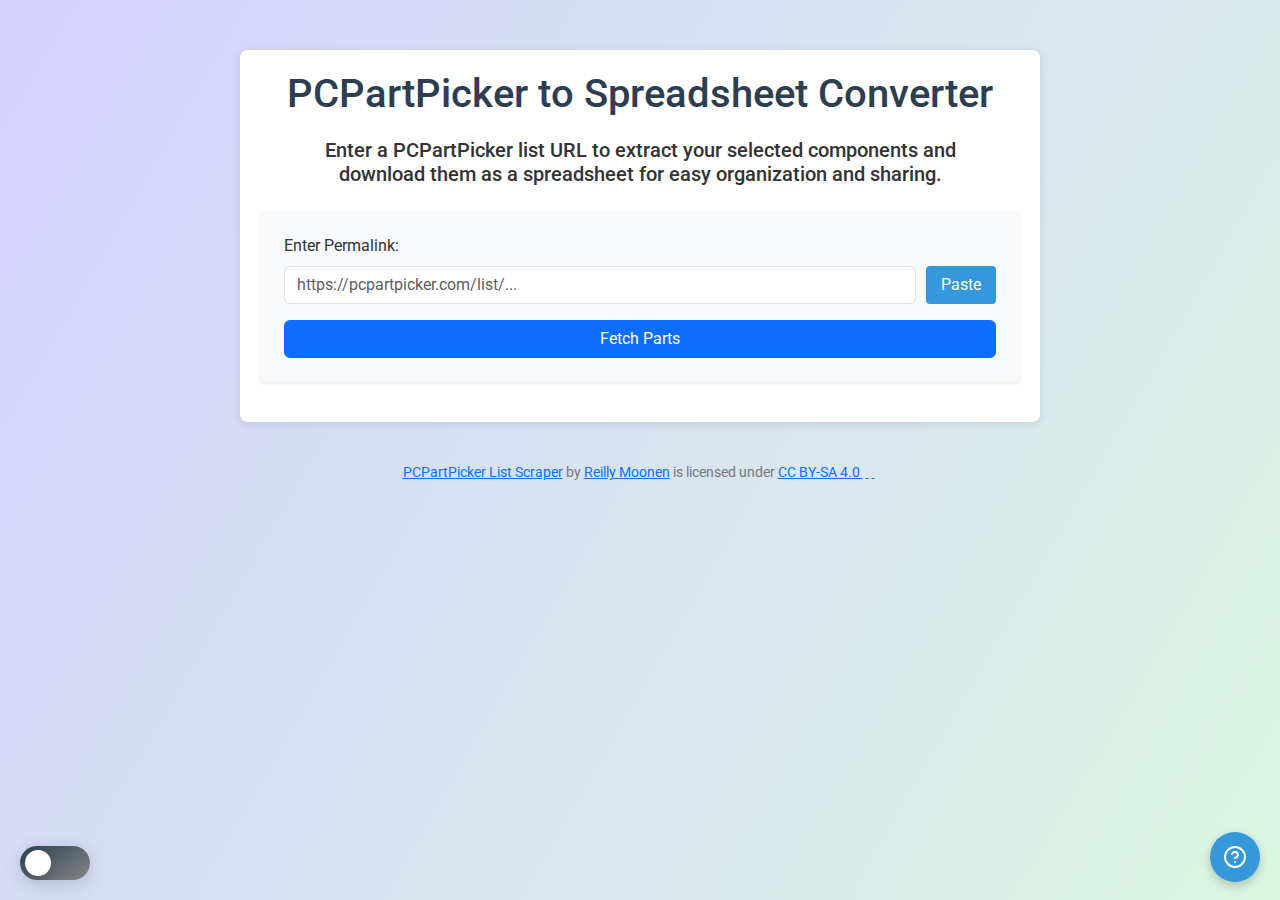
==== commit 5a52fbd4: "add link button and fixed validation errors" ====
--- a/templates/index.html
+++ b/templates/index.html
@@ -16,7 +16,7 @@
 
 <div class="container">
     <h1>PCPartPicker to Spreadsheet Converter</h1>
-    <h5.8 class="subheading">Enter a PCPartPicker list URL to extract your selected components and download them as a spreadsheet for easy organization and sharing.</h5.8>
+    <h5>Enter a PCPartPicker list URL to extract your selected components and download them as a spreadsheet for easy organization and sharing.</h5>
     <br>
 
     <form id="scraperForm" class="p-4 shadow-sm rounded bg-light">
@@ -106,7 +106,7 @@
 </div>
 
 <div class="footer">
-    <p xmlns:cc="http://creativecommons.org/ns#" xmlns:dct="http://purl.org/dc/terms/">
+    <p>
         <a property="dct:title" rel="cc:attributionURL" href="https://github.com/reillymoonen/pcpartpicker-spreadsheet-converter">PCPartPicker List Scraper</a> by
         <a rel="cc:attributionURL dct:creator" property="cc:attributionName" href="https://github.com/reillymoonen">Reilly Moonen</a> is licensed under
         <a href="https://creativecommons.org/licenses/by-sa/4.0/?ref=chooser-v1" target="_blank" rel="license noopener noreferrer" style="display:inline-block;">
--- a/static/css/styles.css
+++ b/static/css/styles.css
@@ -28,7 +28,35 @@
     color: #fff;
 }
 
-.subheading {
+/* Add to styles.css */
+.link-column {
+    width: 50px;
+    text-align: center;
+}
+
+.link-button {
+    display: inline-block;
+    padding: 5px 8px;
+    background-color: #3498db;
+    color: white;
+    border-radius: 4px;
+    text-decoration: none;
+    transition: background-color 0.2s;
+}
+
+.link-button:hover {
+    background-color: #2980b9;
+}
+
+.dark-mode .link-button {
+    background-color: #5dade2;
+}
+
+.dark-mode .link-button:hover {
+    background-color: #3498db;
+}
+
+h5 {
     max-width: 700px;
     text-align: center;
     margin: 0 auto; /* Centers the block horizontally */
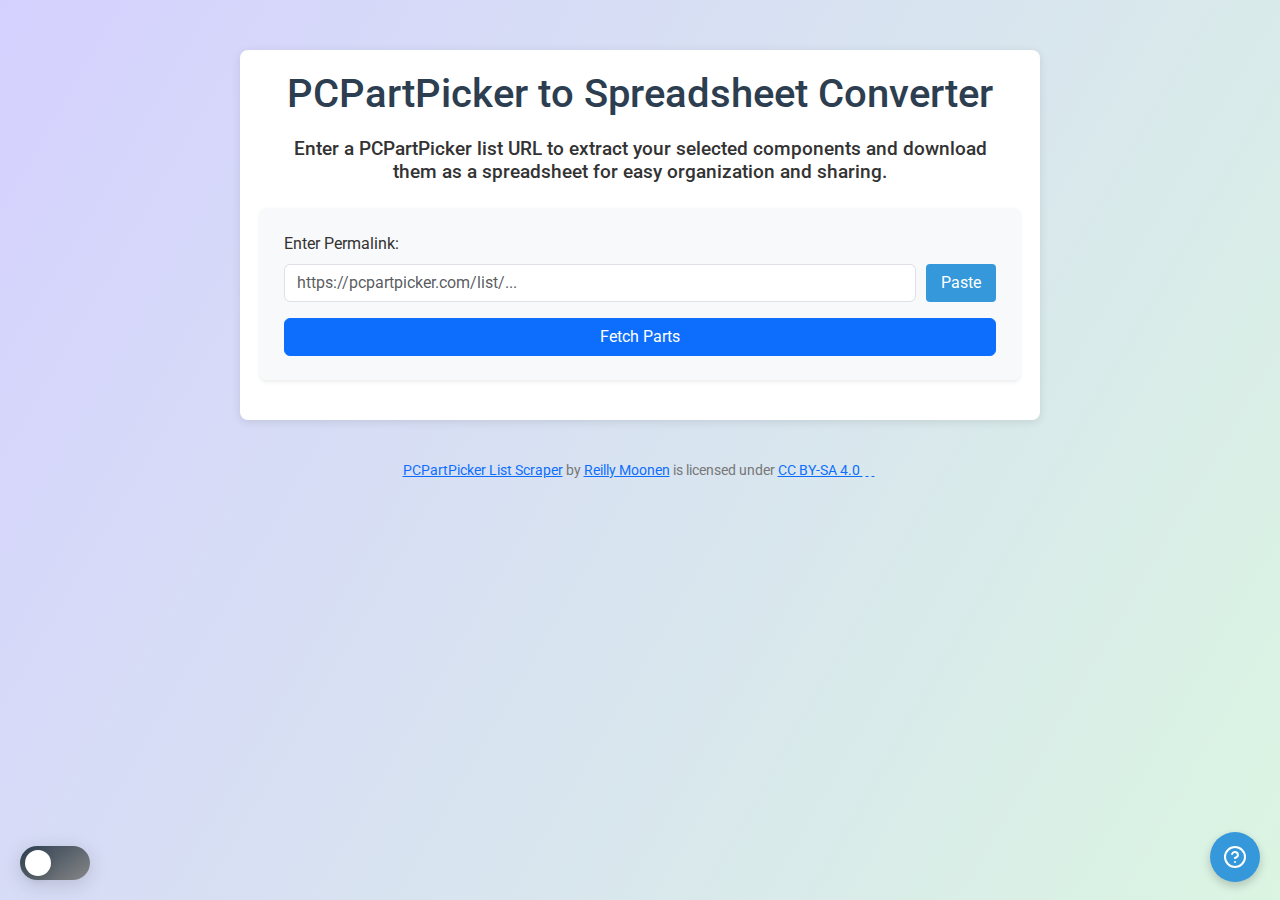
==== commit b6759dc7: "Changed table footer" ====
--- a/templates/index.html
+++ b/templates/index.html
@@ -42,6 +42,7 @@
                 <th class="number-column"></th>
                 <th>Component <button class="sort-btn" data-sort="component">↕</button></th>
                 <th>Name <button class="sort-btn" data-sort="name">↕</button></th>
+                <th>Link</th>
                 <th>Price <button class="sort-btn" data-sort="price">↕</button></th>
                 <th></th>
             </tr>
--- a/static/css/styles.css
+++ b/static/css/styles.css
@@ -28,35 +28,35 @@
     color: #fff;
 }
 
-/* Add to styles.css */
 .link-column {
+    width: 40px;
+    text-align: center;
+}
+
+.link-button {
+    display: inline-flex;
+    align-items: center;
+    justify-content: center;
     width: 50px;
-    text-align: center;
-}
-
-.link-button {
-    display: inline-block;
-    padding: 5px 8px;
-    background-color: #3498db;
-    color: white;
+    height: 50px;
+    color: #000000;
     border-radius: 4px;
     text-decoration: none;
-    transition: background-color 0.2s;
-}
-
-.link-button:hover {
-    background-color: #2980b9;
-}
-
+    transition: all 0.2s;
+}
+
+.link-button svg {
+    width: 16px;
+    height: 16px;
+}
+
+/* Dark mode styles */
 .dark-mode .link-button {
-    background-color: #5dade2;
-}
-
-.dark-mode .link-button:hover {
-    background-color: #3498db;
+    color: #ffffff;
 }
 
 h5 {
+    font-size: 19px;
     max-width: 700px;
     text-align: center;
     margin: 0 auto; /* Centers the block horizontally */
